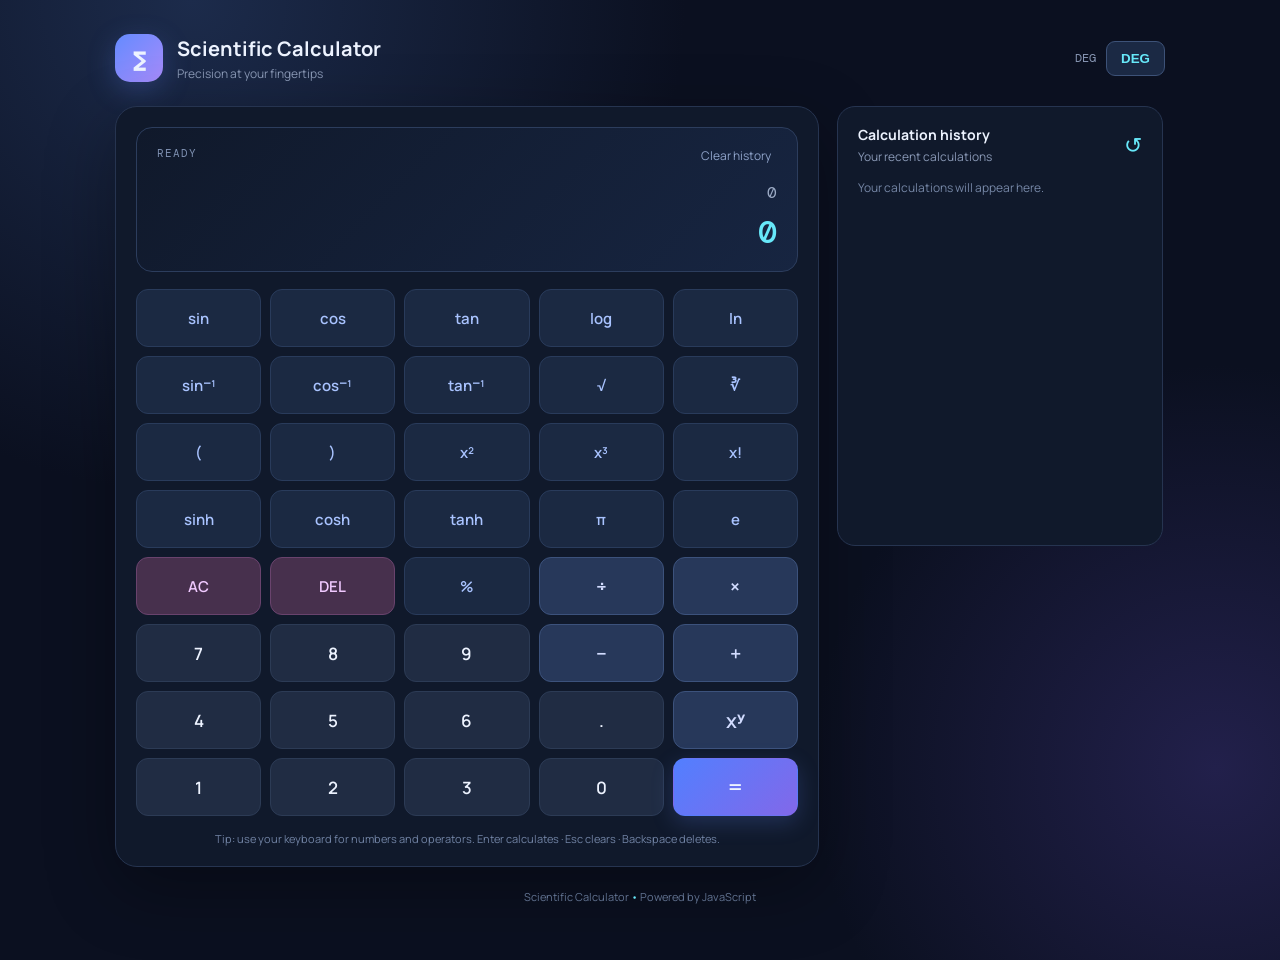
==== docs/index.html @ 31ef84b7 "Add docs/ for GitHub Pages - standalone JS calculator (no server needed)" ====
<!DOCTYPE html>
<html lang="en">
<head>
  <meta charset="UTF-8">
  <meta name="viewport" content="width=device-width, initial-scale=1.0">
  <title>Scientific Calculator</title>
  <link rel="stylesheet" href="style.css">
</head>
<body>
  <main class="app">
    <header class="topbar">
      <div class="brand"><span class="brand-icon">∑</span><div><h1>Scientific Calculator</h1><p>Precision at your fingertips</p></div></div>
      <div class="mode"><span id="modeLabel">DEG</span><button id="angleToggle" class="mode-btn" title="Switch degree/radian">DEG</button></div>
    </header>

    <section class="calculator">
      <div class="display">
        <div class="display-top"><span id="status">READY</span><button id="clearHistory" class="text-btn">Clear history</button></div>
        <div id="expression" class="expression">0</div>
        <div id="result" class="result">0</div>
      </div>

      <div class="keypad">
        <button class="key function" data-action="sin">sin</button>
        <button class="key function" data-action="cos">cos</button>
        <button class="key function" data-action="tan">tan</button>
        <button class="key function" data-action="log">log</button>
        <button class="key function" data-action="ln">ln</button>

        <button class="key function" data-action="asin">sin⁻¹</button>
        <button class="key function" data-action="acos">cos⁻¹</button>
        <button class="key function" data-action="atan">tan⁻¹</button>
        <button class="key function" data-action="sqrt">√</button>
        <button class="key function" data-action="cbrt">∛</button>

        <button class="key function" data-insert="(">(</button>
        <button class="key function" data-insert=")">)</button>
        <button class="key function" data-action="square">x²</button>
        <button class="key function" data-action="cube">x³</button>
        <button class="key function" data-action="factorial">x!</button>

        <button class="key function" data-action="sinh">sinh</button>
        <button class="key function" data-action="cosh">cosh</button>
        <button class="key function" data-action="tanh">tanh</button>
        <button class="key function" data-insert="π">π</button>
        <button class="key function" data-insert="e">e</button>

        <button class="key utility" data-command="clear">AC</button>
        <button class="key utility" data-command="delete">DEL</button>
        <button class="key function" data-action="percent">%</button>
        <button class="key operator" data-insert="/">÷</button>
        <button class="key operator" data-insert="*">×</button>

        <button class="key number" data-insert="7">7</button>
        <button class="key number" data-insert="8">8</button>
        <button class="key number" data-insert="9">9</button>
        <button class="key operator" data-insert="-">−</button>
        <button class="key operator" data-insert="+">+</button>

        <button class="key number" data-insert="4">4</button>
        <button class="key number" data-insert="5">5</button>
        <button class="key number" data-insert="6">6</button>
        <button class="key number" data-insert=".">.</button>
        <button class="key operator" data-insert="^">xʸ</button>

        <button class="key number" data-insert="1">1</button>
        <button class="key number" data-insert="2">2</button>
        <button class="key number" data-insert="3">3</button>
        <button class="key number" data-insert="0">0</button>
        <button class="key equals" data-command="equals">=</button>
      </div>
      <p class="hint">Tip: use your keyboard for numbers and operators. Enter calculates · Esc clears · Backspace deletes.</p>
    </section>

    <aside class="history-panel">
      <div class="history-heading"><div><h2>Calculation history</h2><p>Your recent calculations</p></div><span class="history-mark">↺</span></div>
      <div id="history" class="history-list"><div class="empty">Your calculations will appear here.</div></div>
    </aside>
    <footer>Scientific Calculator <span>•</span> Powered by JavaScript</footer>
  </main>
  <script src="script.js"></script>
</body>
</html>
---- docs/style.css ----
@import url('https://fonts.googleapis.com/css2?family=DM+Mono:wght@400;500&family=Manrope:wght@400;500;600;700;800&display=swap');
:root{--bg:#0b1020;--panel:#121a2e;--panel2:#18233b;--line:#263450;--text:#edf3ff;--muted:#8998b5;--cyan:#67e8f9;--blue:#648bff;--purple:#a78bfa}
*{box-sizing:border-box}body{margin:0;min-height:100vh;background:radial-gradient(circle at 15% 0%,#1c2b4b 0,transparent 34%),radial-gradient(circle at 95% 80%,#22204b 0,transparent 28%),var(--bg);color:var(--text);font-family:Manrope,Arial,sans-serif;padding:34px 18px}
.app{max-width:1050px;margin:auto}.topbar{display:flex;align-items:center;justify-content:space-between;margin-bottom:24px}.brand{display:flex;gap:14px;align-items:center}.brand-icon{display:grid;place-items:center;width:48px;height:48px;border-radius:15px;background:linear-gradient(135deg,var(--blue),var(--purple));font-size:27px;font-weight:800;box-shadow:0 8px 28px #648bff40}.brand h1{font-size:20px;margin:0 0 3px}.brand p,.history-heading p{margin:0;color:var(--muted);font-size:12px}.mode{display:flex;align-items:center;gap:10px;color:var(--muted);font:12px 'DM Mono',monospace}.mode-btn{border:1px solid #3d5278;background:#1b2944;color:var(--cyan);border-radius:9px;padding:9px 14px;font-weight:700;cursor:pointer}
.calculator{background:#10192b;border:1px solid var(--line);border-radius:22px;padding:20px;box-shadow:0 22px 70px #0005}.display{background:linear-gradient(135deg,#10192b,#172541);border:1px solid #2c3d5d;border-radius:16px;padding:18px 20px;margin-bottom:17px;min-height:135px;display:flex;flex-direction:column}.display-top{display:flex;justify-content:space-between;color:#7f91b2;font:11px 'DM Mono',monospace;letter-spacing:1px}.text-btn{background:none;border:0;color:#8fa3c9;cursor:pointer;font:12px Manrope}.expression{text-align:right;color:#9cabc5;font:16px 'DM Mono',monospace;min-height:27px;margin-top:17px;overflow-wrap:anywhere}.result{text-align:right;font:500 32px 'DM Mono',monospace;color:var(--cyan);margin-top:2px;overflow-wrap:anywhere}
.keypad{display:grid;grid-template-columns:repeat(5,minmax(0,1fr));gap:9px}.key{min-height:53px;border:1px solid transparent;border-radius:12px;color:var(--text);font:600 15px Manrope;cursor:pointer;transition:transform .12s,filter .12s,background .12s}.key:hover{filter:brightness(1.17);transform:translateY(-1px)}.key:active{transform:scale(.97)}.function{background:#1b2942;border-color:#293b5b;color:#a9c3ff}.number{background:#202c43;border-color:#2c3b55;font-size:17px}.operator{background:#27385a;border-color:#3c527c;color:#d2dcff;font-size:20px}.utility{background:#47304d;border-color:#69436d;color:#f0c9ff}.equals{background:linear-gradient(135deg,#527fff,#8268e9);font-size:22px;box-shadow:0 7px 22px #648bff35}.hint{margin:15px 2px 0;color:#7183a4;font-size:11px;text-align:center}
.history-panel{margin-top:18px;background:#10192b;border:1px solid var(--line);border-radius:18px;padding:18px 20px}.history-heading{display:flex;justify-content:space-between;align-items:center}.history-heading h2{font-size:14px;margin:0 0 4px}.history-mark{color:var(--cyan);font-size:22px}.history-list{display:flex;gap:9px;flex-wrap:wrap;margin-top:14px}.history-item{background:#1a2740;border:1px solid #2b3c5c;border-radius:10px;padding:9px 12px;min-width:145px;cursor:pointer}.history-item small{display:block;color:#8293b2;font:10px 'DM Mono',monospace;margin-bottom:4px}.history-item strong{font:13px 'DM Mono',monospace;color:var(--cyan)}.empty{color:#7586a5;font-size:12px}footer{text-align:center;color:#627391;font-size:11px;padding:22px}footer span{color:var(--cyan)}
@media(min-width:850px){.calculator{width:calc(68% - 10px);display:inline-block;vertical-align:top}.history-panel{width:calc(32% - 10px);display:inline-block;vertical-align:top;margin:0 0 0 15px;min-height:440px}.key{min-height:58px}.history-list{display:flex;flex-direction:column}.history-item{width:100%}}
@media(max-width:520px){body{padding:20px 10px}.calculator{padding:12px}.keypad{gap:6px}.key{min-height:47px;font-size:12px;border-radius:9px}.number{font-size:16px}.display{padding:14px}.result{font-size:27px}.brand h1{font-size:16px}.brand-icon{width:42px;height:42px}}
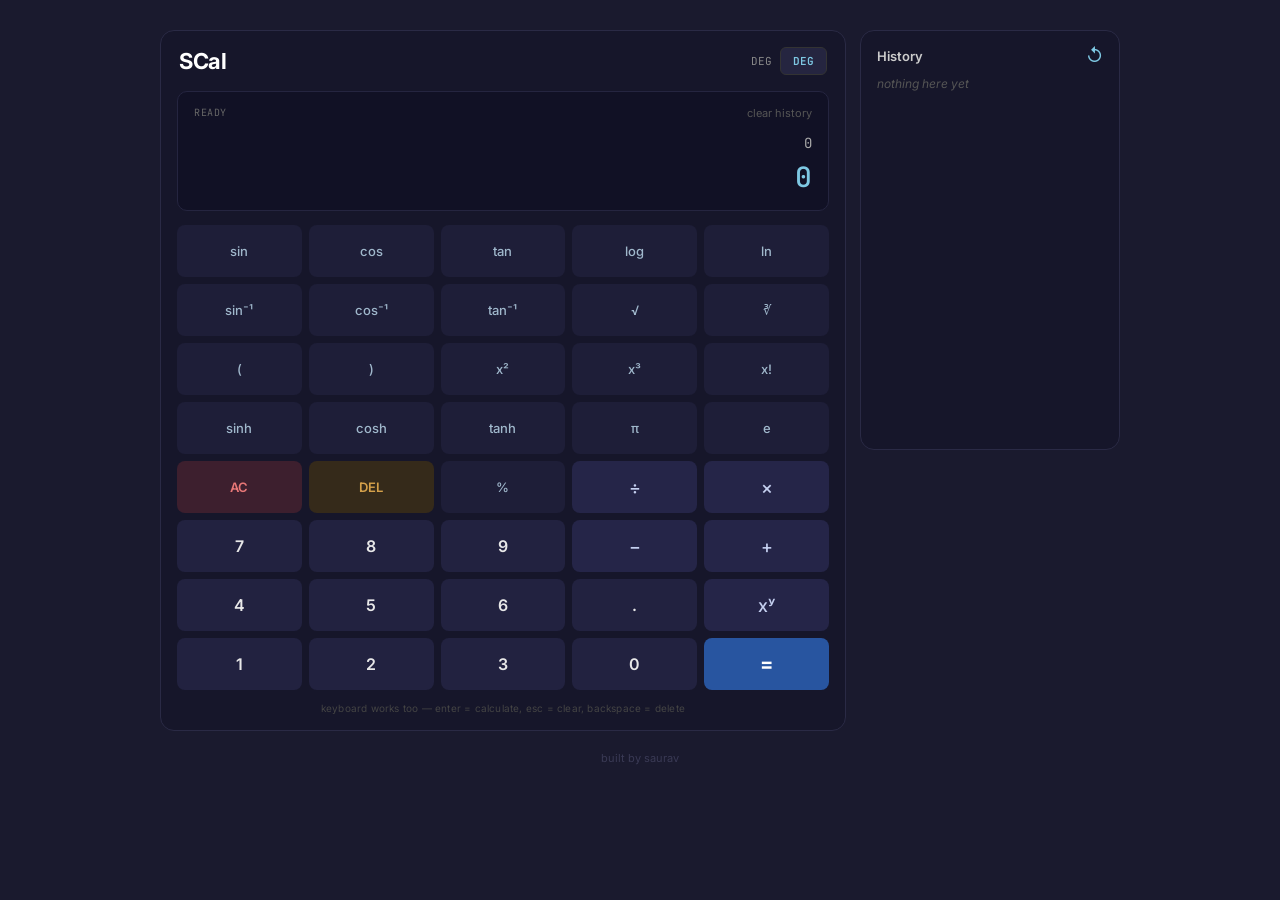
==== commit 2c800dfa: "redesign calculator ui" ====
--- a/docs/index.html
+++ b/docs/index.html
@@ -3,81 +3,100 @@
 <head>
   <meta charset="UTF-8">
   <meta name="viewport" content="width=device-width, initial-scale=1.0">
-  <title>Scientific Calculator</title>
+  <title>SCal - Scientific Calculator</title>
   <link rel="stylesheet" href="style.css">
 </head>
 <body>
-  <main class="app">
-    <header class="topbar">
-      <div class="brand"><span class="brand-icon">∑</span><div><h1>Scientific Calculator</h1><p>Precision at your fingertips</p></div></div>
-      <div class="mode"><span id="modeLabel">DEG</span><button id="angleToggle" class="mode-btn" title="Switch degree/radian">DEG</button></div>
-    </header>
-
-    <section class="calculator">
-      <div class="display">
-        <div class="display-top"><span id="status">READY</span><button id="clearHistory" class="text-btn">Clear history</button></div>
-        <div id="expression" class="expression">0</div>
-        <div id="result" class="result">0</div>
+  <div class="wrap">
+    <div class="calc-box">
+      <div class="top-row">
+        <h1>SCal</h1>
+        <div class="angle-area">
+          <span id="modeLabel">DEG</span>
+          <button id="angleToggle" class="angle-btn">DEG</button>
+        </div>
       </div>
 
-      <div class="keypad">
-        <button class="key function" data-action="sin">sin</button>
-        <button class="key function" data-action="cos">cos</button>
-        <button class="key function" data-action="tan">tan</button>
-        <button class="key function" data-action="log">log</button>
-        <button class="key function" data-action="ln">ln</button>
+      <div class="screen">
+        <div class="screen-bar">
+          <span id="status">READY</span>
+          <button id="clearHistory" class="link-btn">clear history</button>
+        </div>
+        <div id="expression" class="expr">0</div>
+        <div id="result" class="ans">0</div>
+      </div>
 
-        <button class="key function" data-action="asin">sin⁻¹</button>
-        <button class="key function" data-action="acos">cos⁻¹</button>
-        <button class="key function" data-action="atan">tan⁻¹</button>
-        <button class="key function" data-action="sqrt">√</button>
-        <button class="key function" data-action="cbrt">∛</button>
+      <div class="btns">
+        <!-- row 1 - sci -->
+        <button class="b fn" data-action="sin">sin</button>
+        <button class="b fn" data-action="cos">cos</button>
+        <button class="b fn" data-action="tan">tan</button>
+        <button class="b fn" data-action="log">log</button>
+        <button class="b fn" data-action="ln">ln</button>
 
-        <button class="key function" data-insert="(">(</button>
-        <button class="key function" data-insert=")">)</button>
-        <button class="key function" data-action="square">x²</button>
-        <button class="key function" data-action="cube">x³</button>
-        <button class="key function" data-action="factorial">x!</button>
+        <!-- row 2 -->
+        <button class="b fn" data-action="asin">sin⁻¹</button>
+        <button class="b fn" data-action="acos">cos⁻¹</button>
+        <button class="b fn" data-action="atan">tan⁻¹</button>
+        <button class="b fn" data-action="sqrt">√</button>
+        <button class="b fn" data-action="cbrt">∛</button>
 
-        <button class="key function" data-action="sinh">sinh</button>
-        <button class="key function" data-action="cosh">cosh</button>
-        <button class="key function" data-action="tanh">tanh</button>
-        <button class="key function" data-insert="π">π</button>
-        <button class="key function" data-insert="e">e</button>
+        <!-- row 3 -->
+        <button class="b fn" data-insert="(">(</button>
+        <button class="b fn" data-insert=")">)</button>
+        <button class="b fn" data-action="square">x²</button>
+        <button class="b fn" data-action="cube">x³</button>
+        <button class="b fn" data-action="factorial">x!</button>
 
-        <button class="key utility" data-command="clear">AC</button>
-        <button class="key utility" data-command="delete">DEL</button>
-        <button class="key function" data-action="percent">%</button>
-        <button class="key operator" data-insert="/">÷</button>
-        <button class="key operator" data-insert="*">×</button>
+        <!-- row 4 - hyp -->
+        <button class="b fn" data-action="sinh">sinh</button>
+        <button class="b fn" data-action="cosh">cosh</button>
+        <button class="b fn" data-action="tanh">tanh</button>
+        <button class="b fn" data-insert="π">π</button>
+        <button class="b fn" data-insert="e">e</button>
 
-        <button class="key number" data-insert="7">7</button>
-        <button class="key number" data-insert="8">8</button>
-        <button class="key number" data-insert="9">9</button>
-        <button class="key operator" data-insert="-">−</button>
-        <button class="key operator" data-insert="+">+</button>
+        <!-- row 5 - util -->
+        <button class="b cl" data-command="clear">AC</button>
+        <button class="b del" data-command="delete">DEL</button>
+        <button class="b fn" data-action="percent">%</button>
+        <button class="b op" data-insert="/">÷</button>
+        <button class="b op" data-insert="*">×</button>
 
-        <button class="key number" data-insert="4">4</button>
-        <button class="key number" data-insert="5">5</button>
-        <button class="key number" data-insert="6">6</button>
-        <button class="key number" data-insert=".">.</button>
-        <button class="key operator" data-insert="^">xʸ</button>
+        <!-- row 6 - nums -->
+        <button class="b num" data-insert="7">7</button>
+        <button class="b num" data-insert="8">8</button>
+        <button class="b num" data-insert="9">9</button>
+        <button class="b op" data-insert="-">−</button>
+        <button class="b op" data-insert="+">+</button>
 
-        <button class="key number" data-insert="1">1</button>
-        <button class="key number" data-insert="2">2</button>
-        <button class="key number" data-insert="3">3</button>
-        <button class="key number" data-insert="0">0</button>
-        <button class="key equals" data-command="equals">=</button>
+        <!-- row 7 -->
+        <button class="b num" data-insert="4">4</button>
+        <button class="b num" data-insert="5">5</button>
+        <button class="b num" data-insert="6">6</button>
+        <button class="b num" data-insert=".">.</button>
+        <button class="b op" data-insert="^">xʸ</button>
+
+        <!-- row 8 -->
+        <button class="b num" data-insert="1">1</button>
+        <button class="b num" data-insert="2">2</button>
+        <button class="b num" data-insert="3">3</button>
+        <button class="b num" data-insert="0">0</button>
+        <button class="b eq" data-command="equals">=</button>
       </div>
-      <p class="hint">Tip: use your keyboard for numbers and operators. Enter calculates · Esc clears · Backspace deletes.</p>
-    </section>
+      <p class="tip">keyboard works too — enter = calculate, esc = clear, backspace = delete</p>
+    </div>
 
-    <aside class="history-panel">
-      <div class="history-heading"><div><h2>Calculation history</h2><p>Your recent calculations</p></div><span class="history-mark">↺</span></div>
-      <div id="history" class="history-list"><div class="empty">Your calculations will appear here.</div></div>
-    </aside>
-    <footer>Scientific Calculator <span>•</span> Powered by JavaScript</footer>
-  </main>
+    <div class="hist-box">
+      <div class="hist-top">
+        <h2>History</h2>
+        <span class="hist-icon">↺</span>
+      </div>
+      <div id="history" class="hist-list"><div class="empty">nothing here yet</div></div>
+    </div>
+  </div>
+
+  <footer>built by saurav</footer>
+
   <script src="script.js"></script>
 </body>
 </html>
--- a/docs/style.css
+++ b/docs/style.css
@@ -1,9 +1,294 @@
-@import url('https://fonts.googleapis.com/css2?family=DM+Mono:wght@400;500&family=Manrope:wght@400;500;600;700;800&display=swap');
-:root{--bg:#0b1020;--panel:#121a2e;--panel2:#18233b;--line:#263450;--text:#edf3ff;--muted:#8998b5;--cyan:#67e8f9;--blue:#648bff;--purple:#a78bfa}
-*{box-sizing:border-box}body{margin:0;min-height:100vh;background:radial-gradient(circle at 15% 0%,#1c2b4b 0,transparent 34%),radial-gradient(circle at 95% 80%,#22204b 0,transparent 28%),var(--bg);color:var(--text);font-family:Manrope,Arial,sans-serif;padding:34px 18px}
-.app{max-width:1050px;margin:auto}.topbar{display:flex;align-items:center;justify-content:space-between;margin-bottom:24px}.brand{display:flex;gap:14px;align-items:center}.brand-icon{display:grid;place-items:center;width:48px;height:48px;border-radius:15px;background:linear-gradient(135deg,var(--blue),var(--purple));font-size:27px;font-weight:800;box-shadow:0 8px 28px #648bff40}.brand h1{font-size:20px;margin:0 0 3px}.brand p,.history-heading p{margin:0;color:var(--muted);font-size:12px}.mode{display:flex;align-items:center;gap:10px;color:var(--muted);font:12px 'DM Mono',monospace}.mode-btn{border:1px solid #3d5278;background:#1b2944;color:var(--cyan);border-radius:9px;padding:9px 14px;font-weight:700;cursor:pointer}
-.calculator{background:#10192b;border:1px solid var(--line);border-radius:22px;padding:20px;box-shadow:0 22px 70px #0005}.display{background:linear-gradient(135deg,#10192b,#172541);border:1px solid #2c3d5d;border-radius:16px;padding:18px 20px;margin-bottom:17px;min-height:135px;display:flex;flex-direction:column}.display-top{display:flex;justify-content:space-between;color:#7f91b2;font:11px 'DM Mono',monospace;letter-spacing:1px}.text-btn{background:none;border:0;color:#8fa3c9;cursor:pointer;font:12px Manrope}.expression{text-align:right;color:#9cabc5;font:16px 'DM Mono',monospace;min-height:27px;margin-top:17px;overflow-wrap:anywhere}.result{text-align:right;font:500 32px 'DM Mono',monospace;color:var(--cyan);margin-top:2px;overflow-wrap:anywhere}
-.keypad{display:grid;grid-template-columns:repeat(5,minmax(0,1fr));gap:9px}.key{min-height:53px;border:1px solid transparent;border-radius:12px;color:var(--text);font:600 15px Manrope;cursor:pointer;transition:transform .12s,filter .12s,background .12s}.key:hover{filter:brightness(1.17);transform:translateY(-1px)}.key:active{transform:scale(.97)}.function{background:#1b2942;border-color:#293b5b;color:#a9c3ff}.number{background:#202c43;border-color:#2c3b55;font-size:17px}.operator{background:#27385a;border-color:#3c527c;color:#d2dcff;font-size:20px}.utility{background:#47304d;border-color:#69436d;color:#f0c9ff}.equals{background:linear-gradient(135deg,#527fff,#8268e9);font-size:22px;box-shadow:0 7px 22px #648bff35}.hint{margin:15px 2px 0;color:#7183a4;font-size:11px;text-align:center}
-.history-panel{margin-top:18px;background:#10192b;border:1px solid var(--line);border-radius:18px;padding:18px 20px}.history-heading{display:flex;justify-content:space-between;align-items:center}.history-heading h2{font-size:14px;margin:0 0 4px}.history-mark{color:var(--cyan);font-size:22px}.history-list{display:flex;gap:9px;flex-wrap:wrap;margin-top:14px}.history-item{background:#1a2740;border:1px solid #2b3c5c;border-radius:10px;padding:9px 12px;min-width:145px;cursor:pointer}.history-item small{display:block;color:#8293b2;font:10px 'DM Mono',monospace;margin-bottom:4px}.history-item strong{font:13px 'DM Mono',monospace;color:var(--cyan)}.empty{color:#7586a5;font-size:12px}footer{text-align:center;color:#627391;font-size:11px;padding:22px}footer span{color:var(--cyan)}
-@media(min-width:850px){.calculator{width:calc(68% - 10px);display:inline-block;vertical-align:top}.history-panel{width:calc(32% - 10px);display:inline-block;vertical-align:top;margin:0 0 0 15px;min-height:440px}.key{min-height:58px}.history-list{display:flex;flex-direction:column}.history-item{width:100%}}
-@media(max-width:520px){body{padding:20px 10px}.calculator{padding:12px}.keypad{gap:6px}.key{min-height:47px;font-size:12px;border-radius:9px}.number{font-size:16px}.display{padding:14px}.result{font-size:27px}.brand h1{font-size:16px}.brand-icon{width:42px;height:42px}}
+@import url('https://fonts.googleapis.com/css2?family=JetBrains+Mono:wght@400;500;700&family=Inter:wght@400;500;600;700&display=swap');
+
+* { box-sizing: border-box; margin: 0; padding: 0; }
+
+body {
+  min-height: 100vh;
+  background: #1a1a2e;
+  color: #e0e0e0;
+  font-family: Inter, -apple-system, sans-serif;
+  padding: 30px 16px;
+  -webkit-font-smoothing: antialiased;
+}
+
+.wrap {
+  max-width: 960px;
+  margin: 0 auto;
+}
+
+/* ---- header row ---- */
+.top-row {
+  display: flex;
+  justify-content: space-between;
+  align-items: center;
+  margin-bottom: 16px;
+  padding: 0 2px;
+}
+
+.top-row h1 {
+  font-size: 22px;
+  font-weight: 700;
+  color: #fff;
+  letter-spacing: -0.5px;
+}
+
+.angle-area {
+  display: flex;
+  align-items: center;
+  gap: 8px;
+  font-size: 11px;
+  color: #888;
+  font-family: 'JetBrains Mono', monospace;
+}
+
+.angle-btn {
+  background: #252540;
+  border: 1px solid #333;
+  color: #7ec8e3;
+  padding: 6px 12px;
+  border-radius: 6px;
+  font-size: 11px;
+  font-weight: 600;
+  cursor: pointer;
+  font-family: 'JetBrains Mono', monospace;
+}
+.angle-btn:hover { background: #2d2d4a; }
+
+/* ---- display screen ---- */
+.calc-box {
+  background: #16162a;
+  border: 1px solid #2a2a45;
+  border-radius: 14px;
+  padding: 16px;
+}
+
+.screen {
+  background: #111125;
+  border: 1px solid #252540;
+  border-radius: 10px;
+  padding: 14px 16px;
+  margin-bottom: 14px;
+  min-height: 120px;
+  display: flex;
+  flex-direction: column;
+}
+
+.screen-bar {
+  display: flex;
+  justify-content: space-between;
+  font-size: 10px;
+  color: #666;
+  font-family: 'JetBrains Mono', monospace;
+  text-transform: uppercase;
+  letter-spacing: 0.5px;
+}
+
+.link-btn {
+  background: none;
+  border: none;
+  color: #555;
+  font-size: 11px;
+  cursor: pointer;
+  font-family: Inter, sans-serif;
+  text-transform: none;
+}
+.link-btn:hover { color: #999; text-decoration: underline; }
+
+.expr {
+  text-align: right;
+  color: #aaa;
+  font: 14px/1.4 'JetBrains Mono', monospace;
+  margin-top: 14px;
+  min-height: 22px;
+  word-break: break-all;
+}
+
+.ans {
+  text-align: right;
+  font: 500 28px/1.2 'JetBrains Mono', monospace;
+  color: #7ec8e3;
+  margin-top: 4px;
+  word-break: break-all;
+}
+
+/* ---- buttons grid ---- */
+.btns {
+  display: grid;
+  grid-template-columns: repeat(5, 1fr);
+  gap: 7px;
+}
+
+.b {
+  height: 48px;
+  border: none;
+  border-radius: 8px;
+  color: #ddd;
+  font-family: Inter, sans-serif;
+  font-size: 13px;
+  font-weight: 500;
+  cursor: pointer;
+  transition: background 0.15s;
+  outline: none;
+}
+
+.b:active {
+  transform: scale(0.95);
+}
+
+/* function keys - subtle teal-ish */
+.fn {
+  background: #1e1e38;
+  color: #a0b8cc;
+}
+.fn:hover { background: #262645; }
+
+/* number keys */
+.num {
+  background: #222240;
+  color: #e8e8e8;
+  font-size: 16px;
+  font-weight: 600;
+}
+.num:hover { background: #2a2a4d; }
+
+/* operator keys */
+.op {
+  background: #252548;
+  color: #c5d0f0;
+  font-size: 18px;
+}
+.op:hover { background: #2e2e55; }
+
+/* AC button */
+.cl {
+  background: #3d1f2e;
+  color: #e87777;
+  font-weight: 600;
+}
+.cl:hover { background: #4a2535; }
+
+/* DEL button */
+.del {
+  background: #352a1a;
+  color: #d4a04a;
+  font-weight: 600;
+}
+.del:hover { background: #3f3220; }
+
+/* equals */
+.eq {
+  background: #2855a0;
+  color: #fff;
+  font-size: 20px;
+  font-weight: 700;
+}
+.eq:hover { background: #3366bb; }
+
+.tip {
+  text-align: center;
+  color: #444;
+  font-size: 10px;
+  margin-top: 12px;
+  letter-spacing: 0.2px;
+}
+
+/* ---- history panel ---- */
+.hist-box {
+  margin-top: 14px;
+  background: #16162a;
+  border: 1px solid #2a2a45;
+  border-radius: 14px;
+  padding: 14px 16px;
+}
+
+.hist-top {
+  display: flex;
+  justify-content: space-between;
+  align-items: center;
+}
+
+.hist-top h2 {
+  font-size: 13px;
+  font-weight: 600;
+  color: #ccc;
+}
+
+.hist-icon {
+  color: #7ec8e3;
+  font-size: 18px;
+}
+
+.hist-list {
+  margin-top: 10px;
+  display: flex;
+  gap: 6px;
+  flex-wrap: wrap;
+}
+
+.history-item {
+  background: #1c1c35;
+  border: 1px solid #2a2a45;
+  border-radius: 8px;
+  padding: 8px 10px;
+  min-width: 130px;
+  cursor: pointer;
+  text-align: left;
+}
+.history-item:hover { border-color: #444; background: #212145; }
+
+.history-item small {
+  display: block;
+  color: #777;
+  font: 10px/1.3 'JetBrains Mono', monospace;
+  margin-bottom: 3px;
+}
+
+.history-item strong {
+  font: 12px/1.3 'JetBrains Mono', monospace;
+  color: #7ec8e3;
+}
+
+.empty {
+  color: #555;
+  font-size: 12px;
+  font-style: italic;
+}
+
+footer {
+  text-align: center;
+  color: #3a3a55;
+  font-size: 11px;
+  padding: 20px 0 10px;
+}
+
+/* ---- desktop layout ---- */
+@media (min-width: 800px) {
+  .wrap {
+    display: flex;
+    gap: 14px;
+    align-items: flex-start;
+  }
+  .calc-box { flex: 1; min-width: 0; }
+  .hist-box {
+    width: 260px;
+    flex-shrink: 0;
+    margin-top: 0;
+    min-height: 420px;
+  }
+  .hist-list {
+    flex-direction: column;
+  }
+  .history-item { width: 100%; min-width: 0; }
+  .b { height: 52px; }
+}
+
+/* ---- small screens ---- */
+@media (max-width: 480px) {
+  body { padding: 16px 8px; }
+  .calc-box { padding: 10px; border-radius: 10px; }
+  .btns { gap: 5px; }
+  .b { height: 42px; font-size: 11px; border-radius: 6px; }
+  .num { font-size: 14px; }
+  .ans { font-size: 22px; }
+  .top-row h1 { font-size: 18px; }
+}
